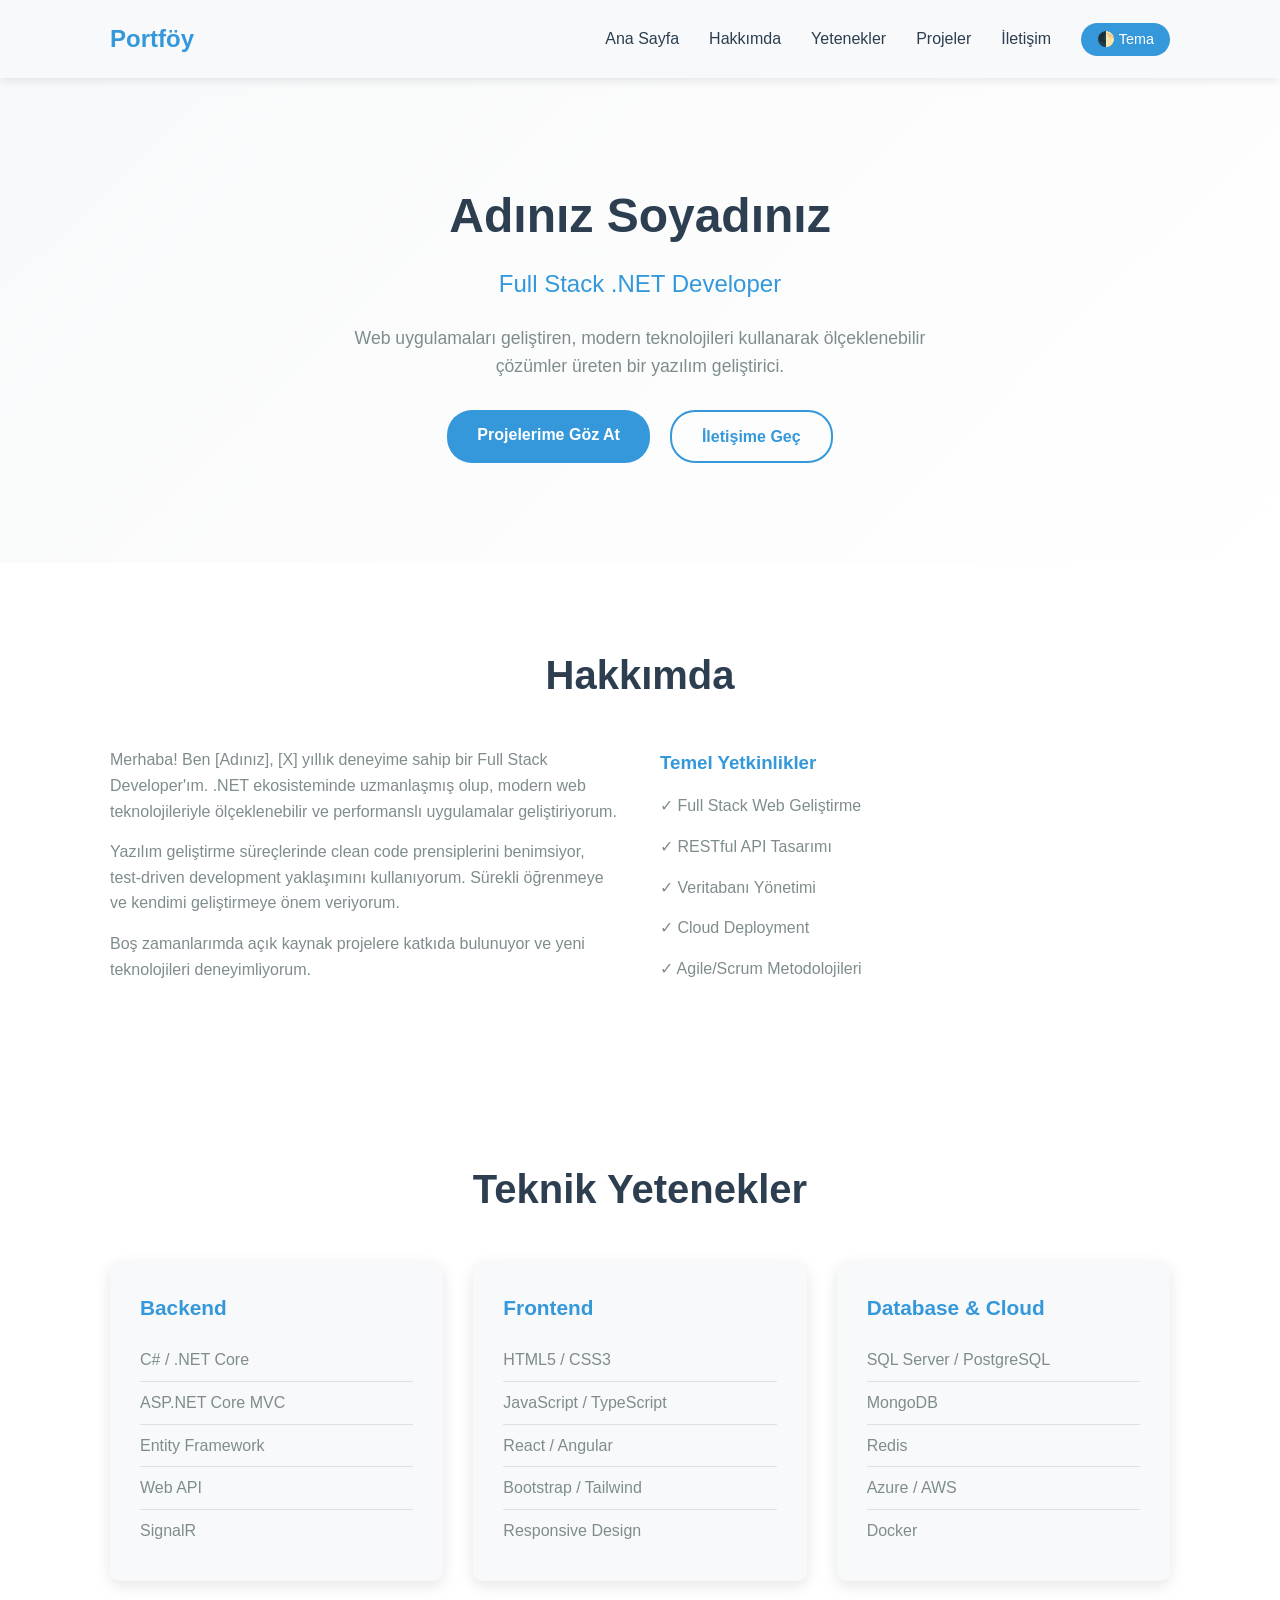
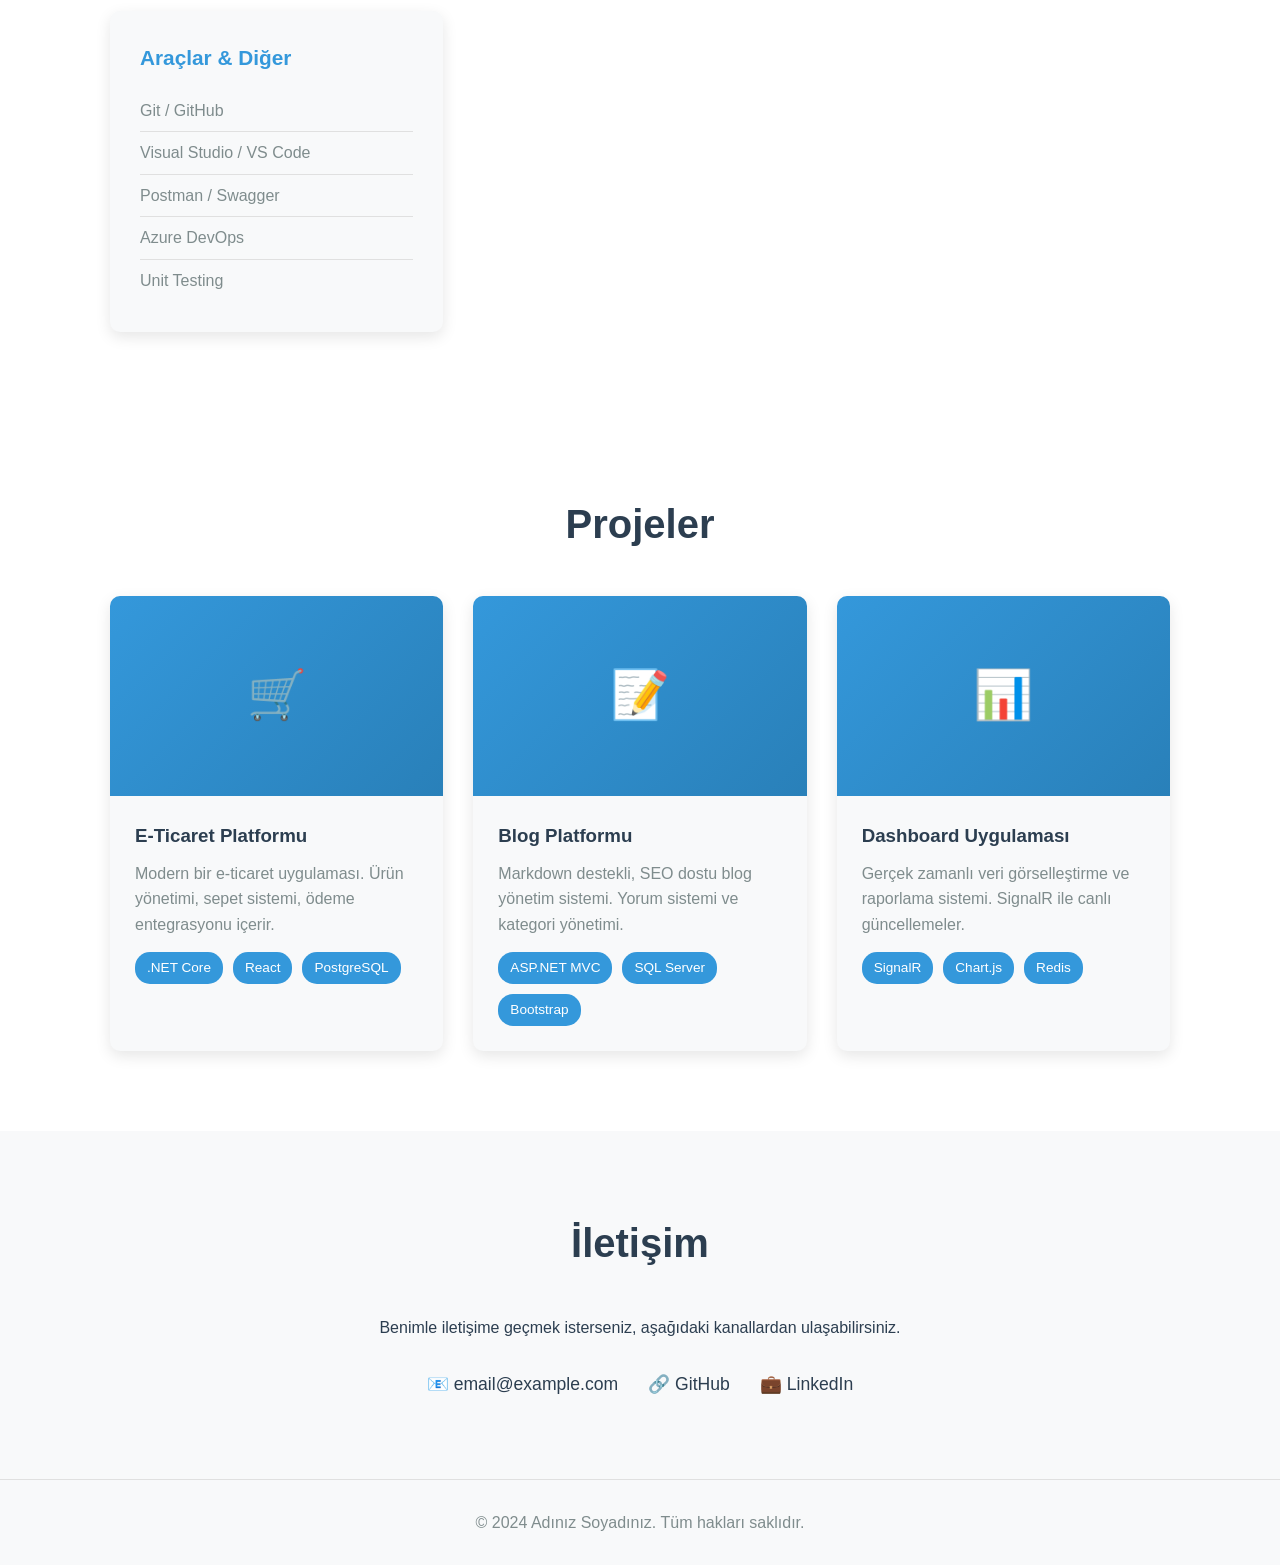
==== index.html @ be453cec "first commit: Modern Cv sites added" ====
<!DOCTYPE html>
<html lang="tr">
<head>
    <meta charset="UTF-8">
    <meta name="viewport" content="width=device-width, initial-scale=1.0">
    <title>Adınız Soyadınız - Full Stack Developer</title>
    <style>
        * {
            margin: 0;
            padding: 0;
            box-sizing: border-box;
        }

        :root {
            --bg-primary: #ffffff;
            --bg-secondary: #f8f9fa;
            --text-primary: #2c3e50;
            --text-secondary: #7f8c8d;
            --accent: #3498db;
            --accent-hover: #2980b9;
            --border: #e0e0e0;
            --shadow: rgba(0, 0, 0, 0.1);
        }

        [data-theme="dark"] {
            --bg-primary: #1a1a2e;
            --bg-secondary: #16213e;
            --text-primary: #eee;
            --text-secondary: #bbb;
            --accent: #0f3460;
            --accent-hover: #e94560;
            --border: #2a2a3e;
            --shadow: rgba(0, 0, 0, 0.3);
        }

        body {
            font-family: -apple-system, BlinkMacSystemFont, 'Segoe UI', Roboto, Oxygen, Ubuntu, sans-serif;
            line-height: 1.6;
            color: var(--text-primary);
            background: var(--bg-primary);
            transition: background 0.3s ease, color 0.3s ease;
        }

        .container {
            max-width: 1100px;
            margin: 0 auto;
            padding: 0 20px;
        }

        header {
            background: var(--bg-secondary);
            padding: 20px 0;
            position: sticky;
            top: 0;
            z-index: 100;
            box-shadow: 0 2px 10px var(--shadow);
        }

        nav {
            display: flex;
            justify-content: space-between;
            align-items: center;
        }

        .logo {
            font-size: 1.5rem;
            font-weight: bold;
            color: var(--accent);
        }

        .nav-links {
            display: flex;
            gap: 30px;
            list-style: none;
            align-items: center;
        }

        .nav-links a {
            color: var(--text-primary);
            text-decoration: none;
            transition: color 0.3s;
        }

        .nav-links a:hover {
            color: var(--accent);
        }

        .theme-toggle {
            background: var(--accent);
            color: white;
            border: none;
            padding: 8px 16px;
            border-radius: 20px;
            cursor: pointer;
            font-size: 0.9rem;
            transition: background 0.3s;
        }

        .theme-toggle:hover {
            background: var(--accent-hover);
        }

        .hero {
            padding: 100px 0;
            text-align: center;
            background: linear-gradient(135deg, var(--bg-secondary) 0%, var(--bg-primary) 100%);
        }

        .hero h1 {
            font-size: 3rem;
            margin-bottom: 10px;
            color: var(--text-primary);
        }

        .hero .subtitle {
            font-size: 1.5rem;
            color: var(--accent);
            margin-bottom: 20px;
        }

        .hero p {
            font-size: 1.1rem;
            color: var(--text-secondary);
            max-width: 600px;
            margin: 0 auto 30px;
        }

        .cta-buttons {
            display: flex;
            gap: 20px;
            justify-content: center;
            flex-wrap: wrap;
        }

        .btn {
            padding: 12px 30px;
            border-radius: 25px;
            text-decoration: none;
            font-weight: 600;
            transition: all 0.3s;
            display: inline-block;
        }

        .btn-primary {
            background: var(--accent);
            color: white;
        }

        .btn-primary:hover {
            background: var(--accent-hover);
            transform: translateY(-2px);
            box-shadow: 0 5px 15px var(--shadow);
        }

        .btn-secondary {
            background: transparent;
            color: var(--accent);
            border: 2px solid var(--accent);
        }

        .btn-secondary:hover {
            background: var(--accent);
            color: white;
        }

        section {
            padding: 80px 0;
        }

        section h2 {
            font-size: 2.5rem;
            margin-bottom: 40px;
            text-align: center;
            color: var(--text-primary);
        }

        .about-content {
            display: grid;
            grid-template-columns: 1fr 1fr;
            gap: 40px;
            align-items: center;
        }

        .about-text p {
            margin-bottom: 15px;
            color: var(--text-secondary);
        }

        .skills-grid {
            display: grid;
            grid-template-columns: repeat(auto-fit, minmax(250px, 1fr));
            gap: 30px;
        }

        .skill-card {
            background: var(--bg-secondary);
            padding: 30px;
            border-radius: 10px;
            box-shadow: 0 5px 15px var(--shadow);
            transition: transform 0.3s;
        }

        .skill-card:hover {
            transform: translateY(-5px);
        }

        .skill-card h3 {
            color: var(--accent);
            margin-bottom: 15px;
            font-size: 1.3rem;
        }

        .skill-card ul {
            list-style: none;
        }

        .skill-card li {
            padding: 8px 0;
            color: var(--text-secondary);
            border-bottom: 1px solid var(--border);
        }

        .skill-card li:last-child {
            border-bottom: none;
        }

        .projects-grid {
            display: grid;
            grid-template-columns: repeat(auto-fit, minmax(300px, 1fr));
            gap: 30px;
        }

        .project-card {
            background: var(--bg-secondary);
            border-radius: 10px;
            overflow: hidden;
            box-shadow: 0 5px 15px var(--shadow);
            transition: transform 0.3s;
        }

        .project-card:hover {
            transform: translateY(-5px);
        }

        .project-image {
            height: 200px;
            background: linear-gradient(135deg, var(--accent) 0%, var(--accent-hover) 100%);
            display: flex;
            align-items: center;
            justify-content: center;
            color: white;
            font-size: 3rem;
        }

        .project-content {
            padding: 25px;
        }

        .project-content h3 {
            color: var(--text-primary);
            margin-bottom: 10px;
        }

        .project-content p {
            color: var(--text-secondary);
            margin-bottom: 15px;
        }

        .project-tags {
            display: flex;
            gap: 10px;
            flex-wrap: wrap;
        }

        .tag {
            background: var(--accent);
            color: white;
            padding: 5px 12px;
            border-radius: 15px;
            font-size: 0.85rem;
        }

        .contact {
            background: var(--bg-secondary);
        }

        .contact-content {
            max-width: 600px;
            margin: 0 auto;
            text-align: center;
        }

        .contact-links {
            display: flex;
            justify-content: center;
            gap: 30px;
            margin-top: 30px;
            flex-wrap: wrap;
        }

        .contact-link {
            display: flex;
            align-items: center;
            gap: 10px;
            color: var(--text-primary);
            text-decoration: none;
            font-size: 1.1rem;
            transition: color 0.3s;
        }

        .contact-link:hover {
            color: var(--accent);
        }

        footer {
            background: var(--bg-secondary);
            padding: 30px 0;
            text-align: center;
            color: var(--text-secondary);
            border-top: 1px solid var(--border);
        }

        @media (max-width: 768px) {
            .hero h1 {
                font-size: 2rem;
            }

            .hero .subtitle {
                font-size: 1.2rem;
            }

            .about-content {
                grid-template-columns: 1fr;
            }

            .nav-links {
                gap: 15px;
            }

            section {
                padding: 50px 0;
            }

            section h2 {
                font-size: 2rem;
            }
        }
    </style>
</head>
<body>
    <header>
        <nav class="container">
            <div class="logo">Portföy</div>
            <ul class="nav-links">
                <li><a href="#home">Ana Sayfa</a></li>
                <li><a href="#about">Hakkımda</a></li>
                <li><a href="#skills">Yetenekler</a></li>
                <li><a href="#projects">Projeler</a></li>
                <li><a href="#contact">İletişim</a></li>
                <li><button class="theme-toggle" onclick="toggleTheme()">🌓 Tema</button></li>
            </ul>
        </nav>
    </header>

    <section id="home" class="hero">
        <div class="container">
            <h1>Adınız Soyadınız</h1>
            <p class="subtitle">Full Stack .NET Developer</p>
            <p>Web uygulamaları geliştiren, modern teknolojileri kullanarak ölçeklenebilir çözümler üreten bir yazılım geliştirici.</p>
            <div class="cta-buttons">
                <a href="#projects" class="btn btn-primary">Projelerime Göz At</a>
                <a href="#contact" class="btn btn-secondary">İletişime Geç</a>
            </div>
        </div>
    </section>

    <section id="about">
        <div class="container">
            <h2>Hakkımda</h2>
            <div class="about-content">
                <div class="about-text">
                    <p>Merhaba! Ben [Adınız], [X] yıllık deneyime sahip bir Full Stack Developer'ım. .NET ekosisteminde uzmanlaşmış olup, modern web teknolojileriyle ölçeklenebilir ve performanslı uygulamalar geliştiriyorum.</p>
                    <p>Yazılım geliştirme süreçlerinde clean code prensiplerini benimsiyor, test-driven development yaklaşımını kullanıyorum. Sürekli öğrenmeye ve kendimi geliştirmeye önem veriyorum.</p>
                    <p>Boş zamanlarımda açık kaynak projelere katkıda bulunuyor ve yeni teknolojileri deneyimliyorum.</p>
                </div>
                <div class="about-text">
                    <h3 style="margin-bottom: 15px; color: var(--accent);">Temel Yetkinlikler</h3>
                    <p>✓ Full Stack Web Geliştirme</p>
                    <p>✓ RESTful API Tasarımı</p>
                    <p>✓ Veritabanı Yönetimi</p>
                    <p>✓ Cloud Deployment</p>
                    <p>✓ Agile/Scrum Metodolojileri</p>
                </div>
            </div>
        </div>
    </section>

    <section id="skills">
        <div class="container">
            <h2>Teknik Yetenekler</h2>
            <div class="skills-grid">
                <div class="skill-card">
                    <h3>Backend</h3>
                    <ul>
                        <li>C# / .NET Core</li>
                        <li>ASP.NET Core MVC</li>
                        <li>Entity Framework</li>
                        <li>Web API</li>
                        <li>SignalR</li>
                    </ul>
                </div>
                <div class="skill-card">
                    <h3>Frontend</h3>
                    <ul>
                        <li>HTML5 / CSS3</li>
                        <li>JavaScript / TypeScript</li>
                        <li>React / Angular</li>
                        <li>Bootstrap / Tailwind</li>
                        <li>Responsive Design</li>
                    </ul>
                </div>
                <div class="skill-card">
                    <h3>Database & Cloud</h3>
                    <ul>
                        <li>SQL Server / PostgreSQL</li>
                        <li>MongoDB</li>
                        <li>Redis</li>
                        <li>Azure / AWS</li>
                        <li>Docker</li>
                    </ul>
                </div>
                <div class="skill-card">
                    <h3>Araçlar & Diğer</h3>
                    <ul>
                        <li>Git / GitHub</li>
                        <li>Visual Studio / VS Code</li>
                        <li>Postman / Swagger</li>
                        <li>Azure DevOps</li>
                        <li>Unit Testing</li>
                    </ul>
                </div>
            </div>
        </div>
    </section>

    <section id="projects">
        <div class="container">
            <h2>Projeler</h2>
            <div class="projects-grid">
                <div class="project-card">
                    <div class="project-image">🛒</div>
                    <div class="project-content">
                        <h3>E-Ticaret Platformu</h3>
                        <p>Modern bir e-ticaret uygulaması. Ürün yönetimi, sepet sistemi, ödeme entegrasyonu içerir.</p>
                        <div class="project-tags">
                            <span class="tag">.NET Core</span>
                            <span class="tag">React</span>
                            <span class="tag">PostgreSQL</span>
                        </div>
                    </div>
                </div>
                <div class="project-card">
                    <div class="project-image">📝</div>
                    <div class="project-content">
                        <h3>Blog Platformu</h3>
                        <p>Markdown destekli, SEO dostu blog yönetim sistemi. Yorum sistemi ve kategori yönetimi.</p>
                        <div class="project-tags">
                            <span class="tag">ASP.NET MVC</span>
                            <span class="tag">SQL Server</span>
                            <span class="tag">Bootstrap</span>
                        </div>
                    </div>
                </div>
                <div class="project-card">
                    <div class="project-image">📊</div>
                    <div class="project-content">
                        <h3>Dashboard Uygulaması</h3>
                        <p>Gerçek zamanlı veri görselleştirme ve raporlama sistemi. SignalR ile canlı güncellemeler.</p>
                        <div class="project-tags">
                            <span class="tag">SignalR</span>
                            <span class="tag">Chart.js</span>
                            <span class="tag">Redis</span>
                        </div>
                    </div>
                </div>
            </div>
        </div>
    </section>

    <section id="contact" class="contact">
        <div class="container">
            <h2>İletişim</h2>
            <div class="contact-content">
                <p>Benimle iletişime geçmek isterseniz, aşağıdaki kanallardan ulaşabilirsiniz.</p>
                <div class="contact-links">
                    <a href="mailto:email@example.com" class="contact-link">
                        📧 email@example.com
                    </a>
                    <a href="https://github.com/kullaniciadi" target="_blank" class="contact-link">
                        🔗 GitHub
                    </a>
                    <a href="https://linkedin.com/in/kullaniciadi" target="_blank" class="contact-link">
                        💼 LinkedIn
                    </a>
                </div>
            </div>
        </div>
    </section>

    <footer>
        <div class="container">
            <p>&copy; 2024 Adınız Soyadınız. Tüm hakları saklıdır.</p>
        </div>
    </footer>

    <script>
        function toggleTheme() {
            const html = document.documentElement;
            const currentTheme = html.getAttribute('data-theme');
            const newTheme = currentTheme === 'dark' ? 'light' : 'dark';
            html.setAttribute('data-theme', newTheme);
            localStorage.setItem('theme', newTheme);
        }

        // Sayfa yüklendiğinde tema tercihini kontrol et
        document.addEventListener('DOMContentLoaded', () => {
            const savedTheme = localStorage.getItem('theme') || 'light';
            document.documentElement.setAttribute('data-theme', savedTheme);
        });

        // Smooth scrolling
        document.querySelectorAll('a[href^="#"]').forEach(anchor => {
            anchor.addEventListener('click', function (e) {
                e.preventDefault();
                const target = document.querySelector(this.getAttribute('href'));
                if (target) {
                    target.scrollIntoView({
                        behavior: 'smooth',
                        block: 'start'
                    });
                }
            });
        });
    </script>
</body>
</html>
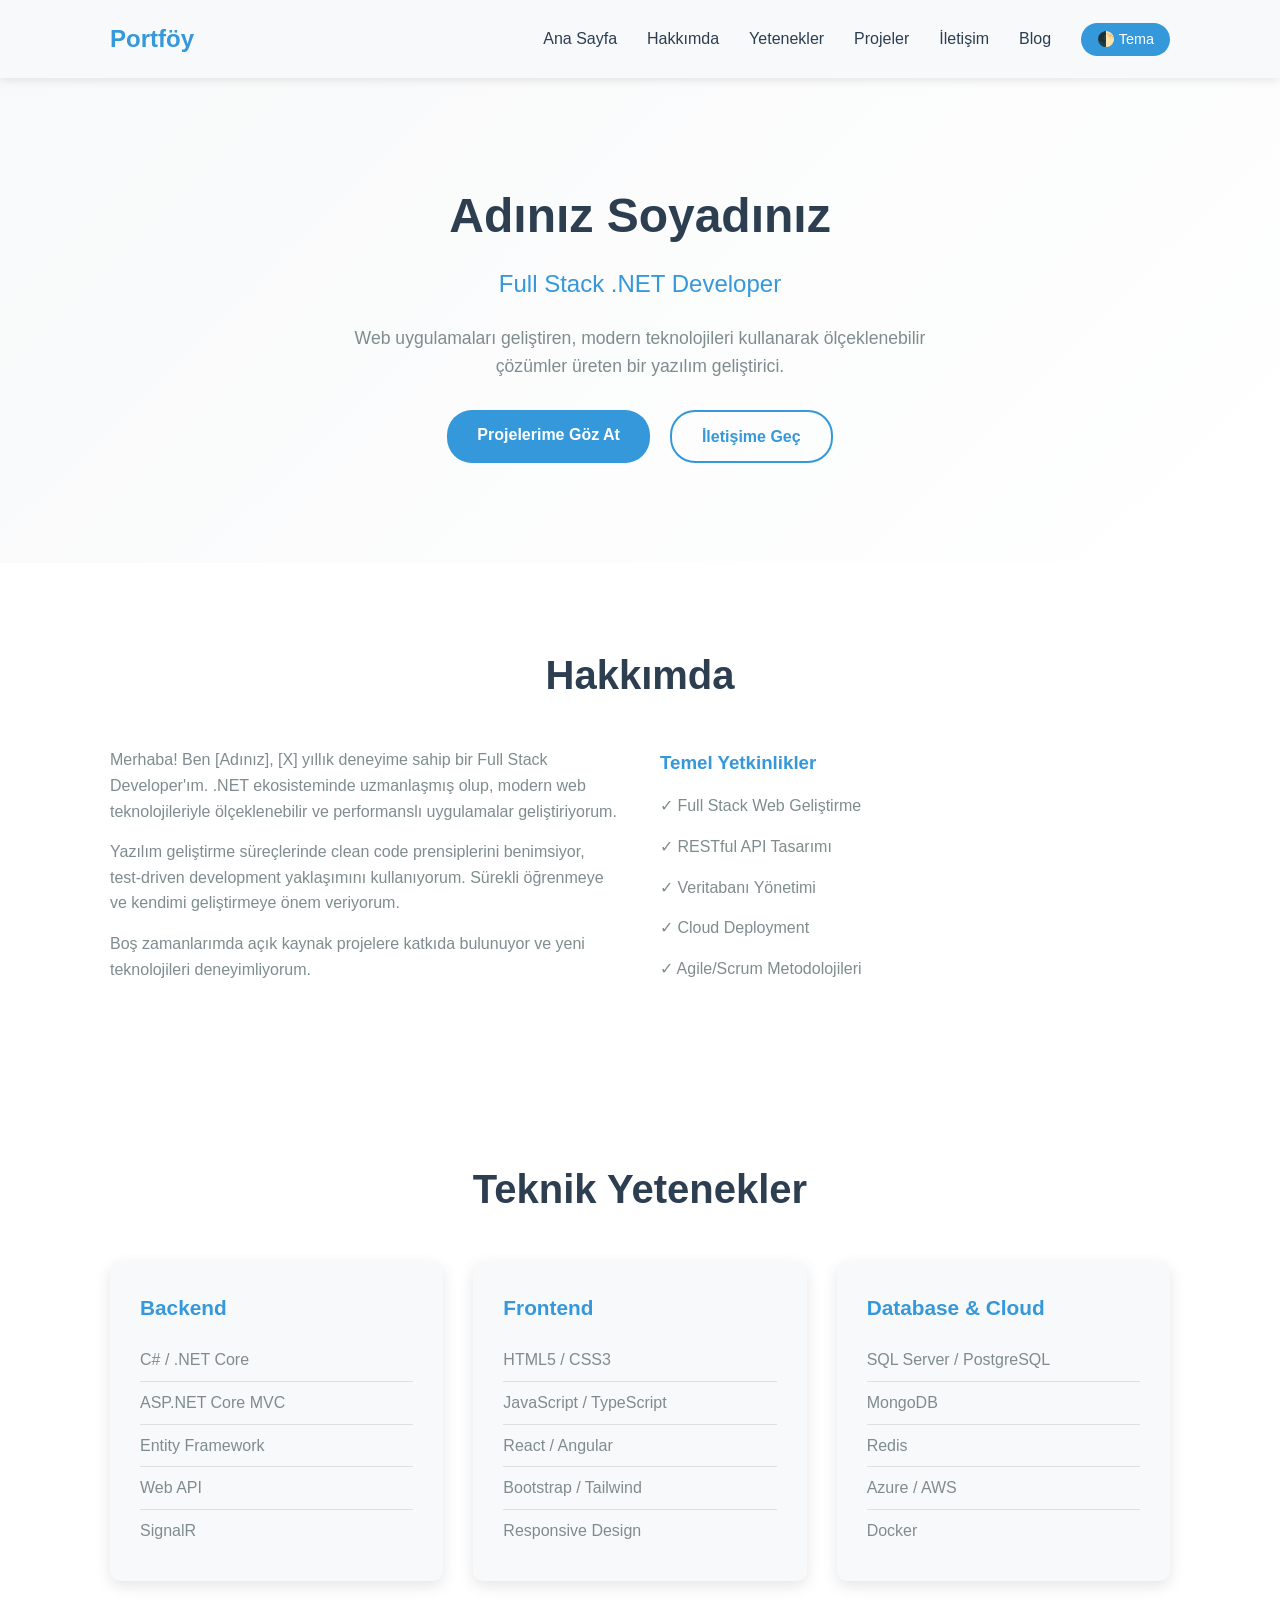
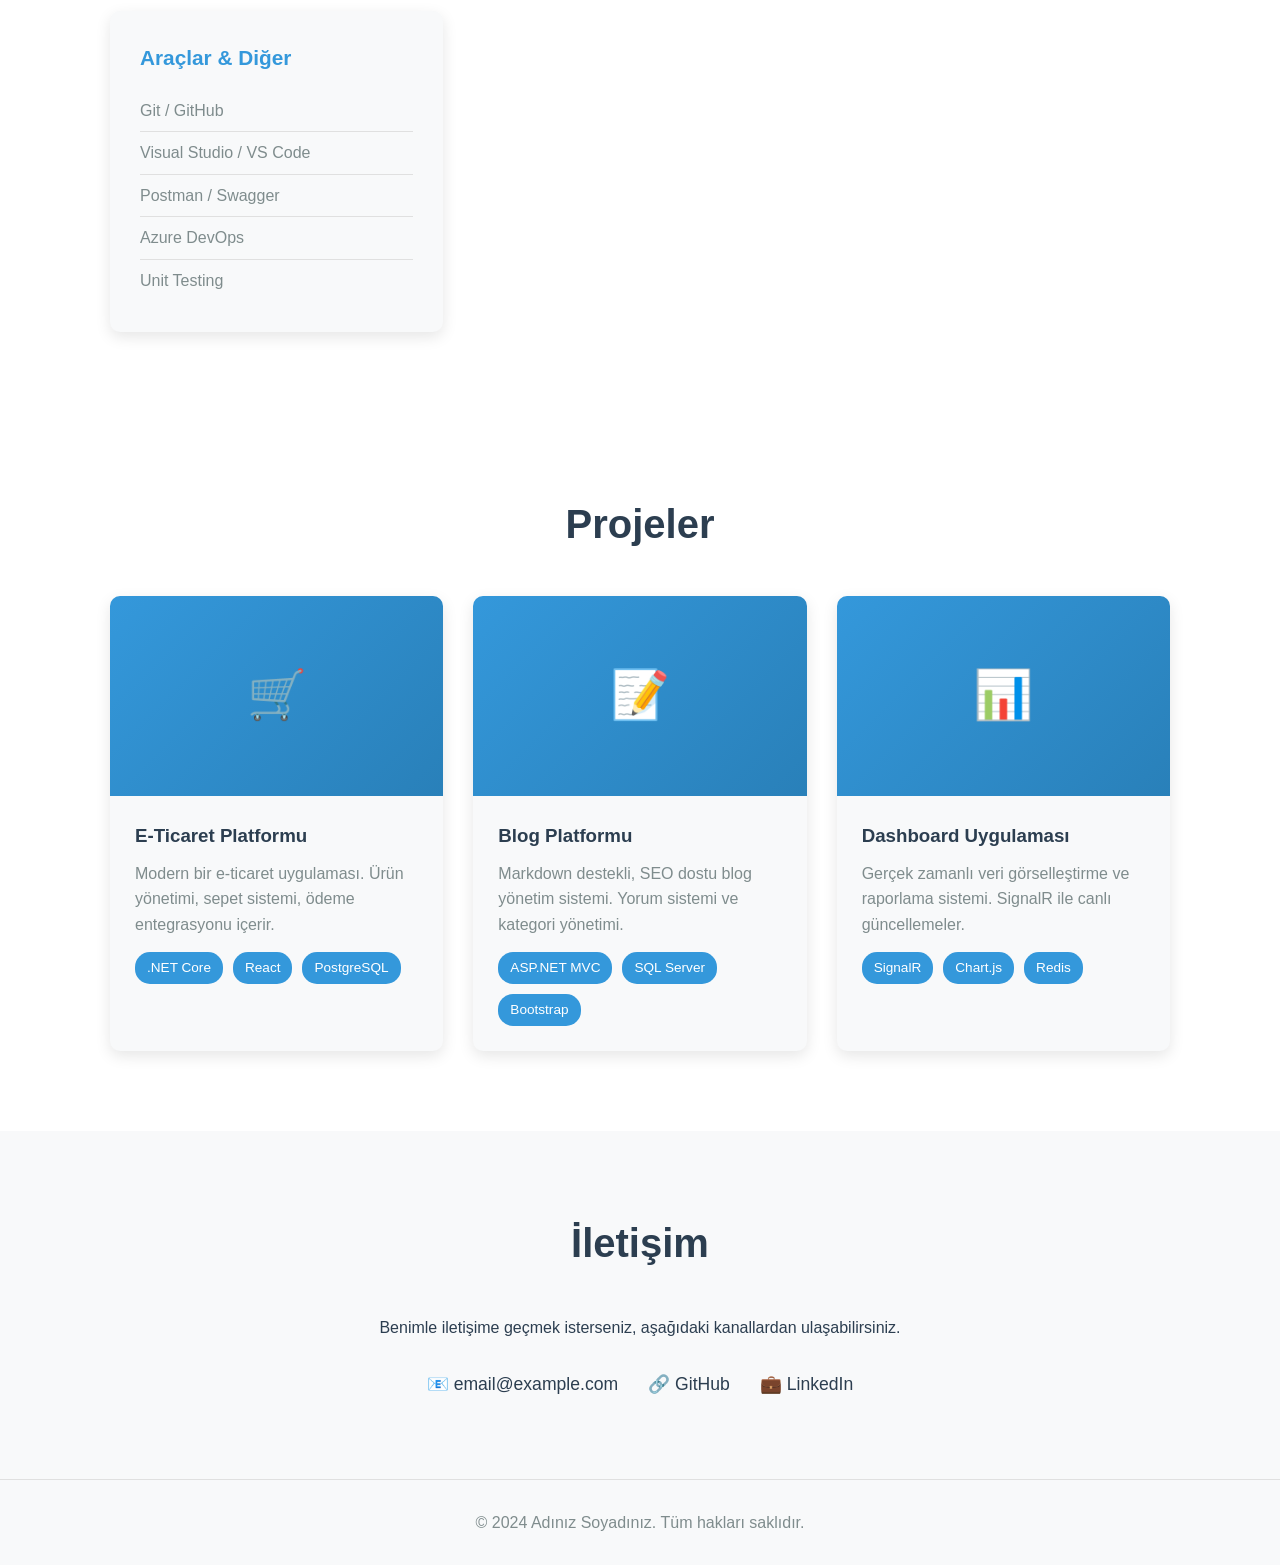
==== commit bf7030cb: "updated index.html" ====
--- a/index.html
+++ b/index.html
@@ -357,6 +357,7 @@
                 <li><a href="#skills">Yetenekler</a></li>
                 <li><a href="#projects">Projeler</a></li>
                 <li><a href="#contact">İletişim</a></li>
+                <li><a href="blog.html">Blog</a></li>
                 <li><button class="theme-toggle" onclick="toggleTheme()">🌓 Tema</button></li>
             </ul>
         </nav>
